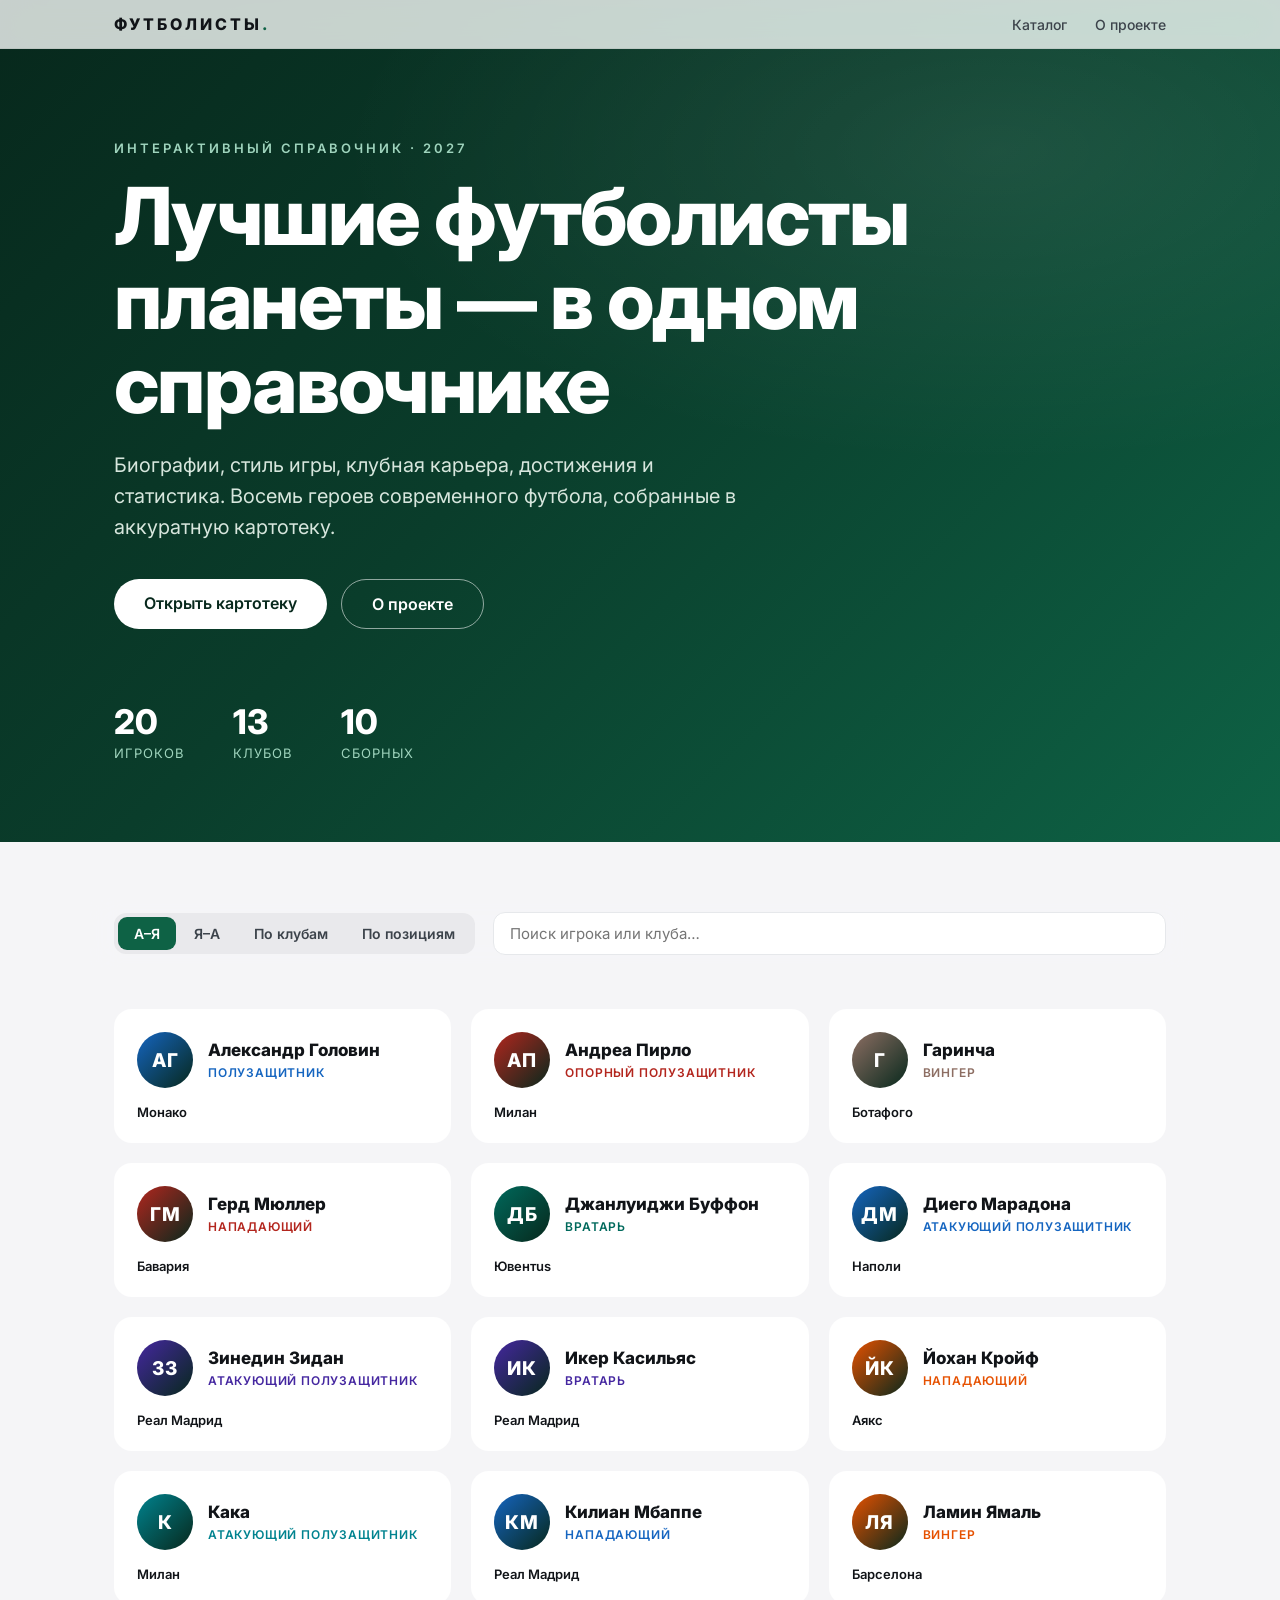
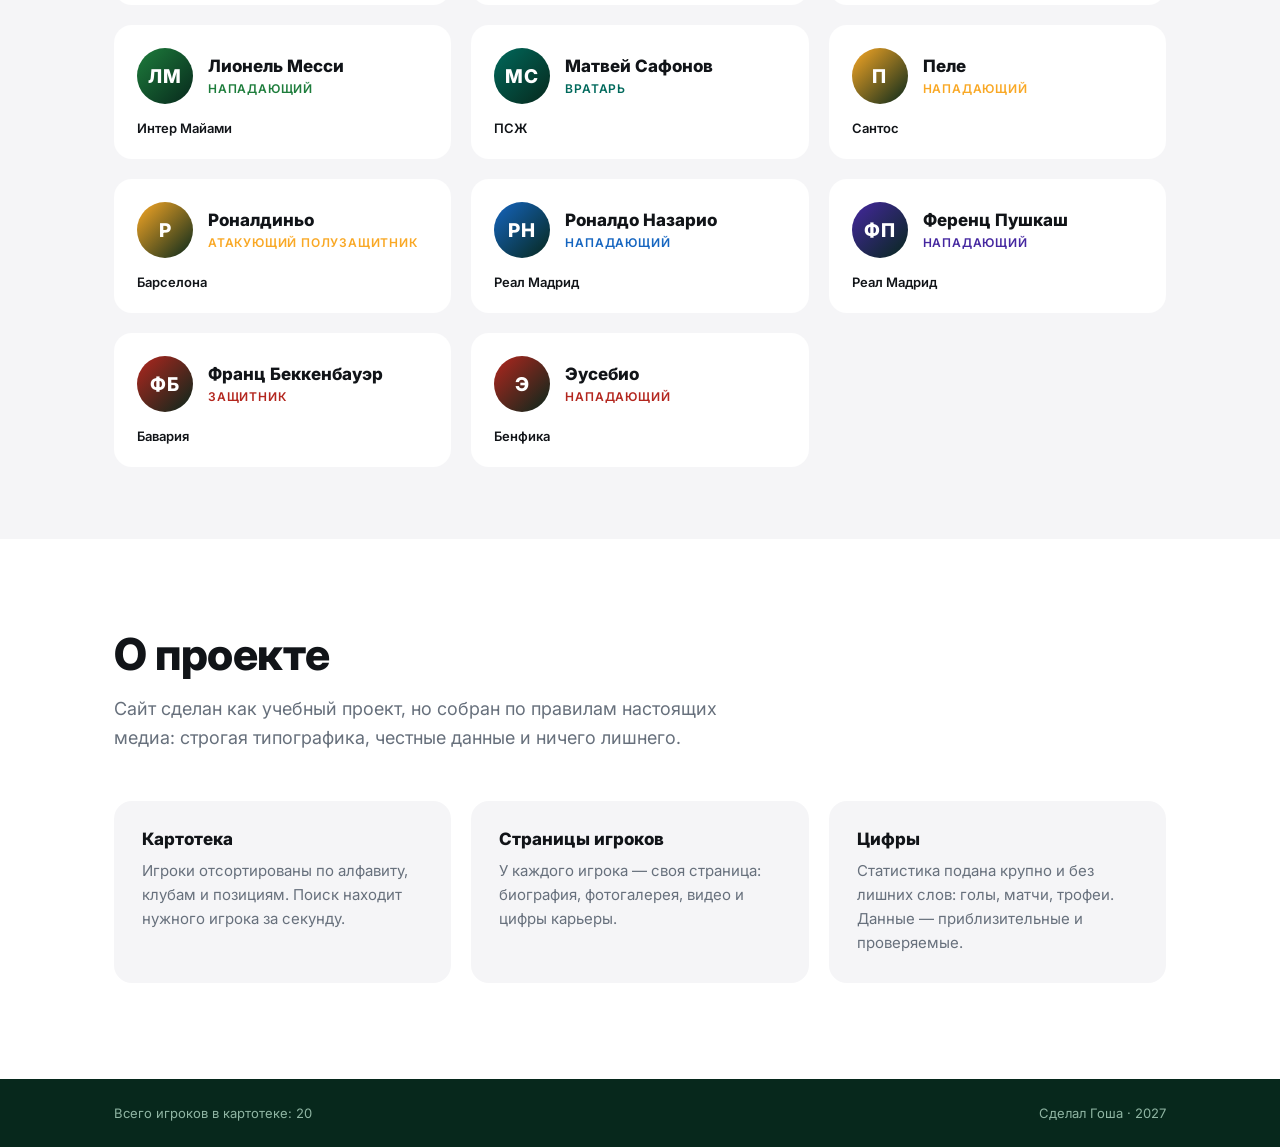
==== player.html @ 7e7c67f8 "Футболистые: картотека великих футболистов (предзащитная версия)" ====
<!DOCTYPE html>
<html lang="ru">
<head>
  <meta charset="UTF-8">
  <meta name="viewport" content="width=device-width, initial-scale=1.0">
  <title>Профиль игрока — Футболистые</title>
  <link href="https://fonts.googleapis.com/css2?family=Inter:wght@400;500;600;800&display=swap" rel="stylesheet">
  <link rel="stylesheet" href="style.css">
</head>
<body>

  <!-- Меню -->
  <nav class="nav">
    <div class="nav-inner">
      <a class="brand" href="index.html#top">ФУТБОЛИСТЫ<span class="brand-dot">.</span></a>
      <div class="nav-links">
        <a href="index.html#catalog">Каталог</a>
        <a href="index.html#about">О проекте</a>
      </div>
    </div>
  </nav>

  <!-- Шапка страницы игрока (заполняет player.js) -->
  <header class="player-hero" id="player-hero">
    <div class="container player-hero-inner">
      <a class="back-link" href="index.html#catalog">← К картотеке</a>
      <div class="player-id">
        <div class="player-avatar" id="p-avatar"></div>
        <div>
          <h1 id="p-name"></h1>
          <p id="p-sub"></p>
        </div>
      </div>
      <div class="player-stats" id="p-stats"></div>
    </div>
  </header>

  <main class="player-main">

    <!-- История -->
    <section class="player-section">
      <div class="container">
        <h2>История</h2>
        <section class="bio-block">
          <h3>Ранние годы</h3>
          <p id="p-early"></p>
        </section>
        <section class="bio-block">
          <h3>Стиль игры</h3>
          <p id="p-style"></p>
        </section>
        <section class="bio-block">
          <h3>Клубная карьера</h3>
          <p id="p-career"></p>
        </section>
        <section class="bio-block">
          <h3>Достижения</h3>
          <ul id="p-achievements"></ul>
        </section>
        <section class="fact-box">
          <h3>Интересный факт</h3>
          <p id="p-fact"></p>
        </section>
      </div>
    </section>

    <!-- Фотогалерея -->
    <section class="player-section alt" id="photos">
      <div class="container">
        <h2>Фотогалерея</h2>
        <div id="p-gallery" class="gallery"></div>
        <p class="source-note">Фото: Wikimedia Commons, свободные лицензии.</p>
      </div>
    </section>

    <!-- Видео -->
    <section class="player-section" id="videos">
      <div class="container">
        <h2>Видео</h2>
        <div id="p-videos" class="videos"></div>
        <p class="source-note">Видео открываются на YouTube в новой вкладке.</p>
      </div>
    </section>

    <!-- Предыдущий / следующий игрок -->
    <nav class="pager container">
      <a id="p-prev" class="pager-link"></a>
      <a id="p-next" class="pager-link"></a>
    </nav>

  </main>

  <footer>
    <div class="container footer-inner">
      <p>Футболистые — учебный проект Гоши</p>
      <p>Сделал Гоша · 2027</p>
    </div>
  </footer>

  <script src="data.js"></script>
  <script src="player.js"></script>
</body>
</html>
---- style.css ----
/* ФУТБОЛИСТЫ — стиль в духе Apple / Tesla.
   Акцент — глубокий изумрудный. Много воздуха, крупная типографика. */

:root {
  --emerald: #0e6245;
  --emerald-dark: #0a3d2b;
  --emerald-deep: #07281c;
  --emerald-tint: #e7f3ee;
  --ink: #111418;
  --gray: #67707c;
  --line: #e6e8eb;
  --bg: #f5f5f7;
  --radius: 18px;
}

* {
  box-sizing: border-box;
}

html {
  scroll-behavior: smooth;
}

body {
  margin: 0;
  background: #fff;
  font-family: 'Inter', 'Segoe UI', Arial, sans-serif;
  font-size: 16px;
  color: var(--ink);
  -webkit-font-smoothing: antialiased;
}

.container {
  max-width: 1100px;
  margin: 0 auto;
  padding: 0 24px;
}

/* ── Меню ──────────────────────────────────────────────── */

.nav {
  position: fixed;
  top: 0;
  left: 0;
  right: 0;
  z-index: 30;
  background: rgba(255, 255, 255, 0.78);
  backdrop-filter: saturate(180%) blur(18px);
  -webkit-backdrop-filter: saturate(180%) blur(18px);
  border-bottom: 1px solid rgba(0, 0, 0, 0.06);
}

.nav-inner {
  max-width: 1100px;
  margin: 0 auto;
  padding: 14px 24px;
  display: flex;
  align-items: center;
  justify-content: space-between;
}

.brand {
  font-size: 16px;
  font-weight: 800;
  letter-spacing: 3px;
  color: var(--ink);
  text-decoration: none;
}

.brand-dot {
  color: var(--emerald);
}

.nav-links {
  display: flex;
  gap: 28px;
}

.nav-links a {
  font-size: 14px;
  font-weight: 500;
  color: #3c434b;
  text-decoration: none;
  transition: color 0.15s;
}

.nav-links a:hover {
  color: var(--emerald);
}

/* ── Hero-экран ────────────────────────────────────────── */

.hero {
  min-height: 92vh;
  display: flex;
  align-items: center;
  background:
    radial-gradient(1100px 520px at 78% 18%, rgba(255, 255, 255, 0.08), transparent 60%),
    linear-gradient(135deg, var(--emerald-deep) 0%, var(--emerald-dark) 45%, var(--emerald) 100%);
  color: #fff;
}

.hero-inner {
  max-width: 1100px;
  margin: 0 auto;
  padding: 140px 24px 80px;
  width: 100%;
}

.hero-kicker {
  font-size: 13px;
  font-weight: 600;
  letter-spacing: 3px;
  text-transform: uppercase;
  color: #9fd4bd;
  margin: 0 0 18px;
}

.hero h1 {
  font-size: clamp(42px, 6.5vw, 80px);
  font-weight: 800;
  line-height: 1.05;
  letter-spacing: -0.02em;
  margin: 0 0 24px;
  max-width: 850px;
}

.hero-sub {
  font-size: clamp(16px, 2vw, 20px);
  line-height: 1.55;
  color: #d7e6dd;
  max-width: 640px;
  margin: 0 0 36px;
}

.hero-actions {
  display: flex;
  gap: 14px;
  flex-wrap: wrap;
}

.btn {
  display: inline-block;
  font-family: inherit;
  font-size: 16px;
  font-weight: 600;
  text-decoration: none;
  border-radius: 999px;
  padding: 14px 30px;
  transition: transform 0.15s, background 0.15s, border-color 0.15s;
}

.btn:active {
  transform: scale(0.98);
}

.btn-primary {
  background: #fff;
  color: var(--emerald-deep);
}

.btn-primary:hover {
  background: var(--emerald-tint);
}

.btn-ghost {
  color: #fff;
  border: 1.5px solid rgba(255, 255, 255, 0.55);
}

.btn-ghost:hover {
  border-color: #fff;
}

.hero-stats {
  display: flex;
  gap: 48px;
  margin-top: 72px;
  flex-wrap: wrap;
}

.hero-stats div b {
  display: block;
  font-size: 34px;
  font-weight: 800;
}

.hero-stats div span {
  font-size: 13px;
  letter-spacing: 1px;
  text-transform: uppercase;
  color: #9fd4bd;
}

/* ── Каталог: вкладки и поиск ──────────────────────────── */

.catalog {
  background: var(--bg);
  padding: 56px 0 72px;
}

.toolbar {
  position: sticky;
  top: 52px;
  z-index: 10;
  max-width: 1100px;
  margin: 0 auto 40px;
  padding: 14px 24px;
  display: flex;
  align-items: center;
  gap: 18px;
  flex-wrap: wrap;
  background: rgba(245, 245, 247, 0.88);
  backdrop-filter: blur(14px);
  -webkit-backdrop-filter: blur(14px);
}

.tabs {
  display: inline-flex;
  background: #e9e9ec;
  border-radius: 12px;
  padding: 4px;
  gap: 2px;
}

.tab {
  font-family: inherit;
  font-size: 14px;
  font-weight: 600;
  color: #3c434b;
  background: transparent;
  border: none;
  border-radius: 9px;
  padding: 8px 16px;
  cursor: pointer;
  transition: background 0.15s, color 0.15s;
}

.tab:hover {
  color: var(--emerald);
}

.tab.active {
  background: var(--emerald);
  color: #fff;
}

#search {
  flex: 1;
  min-width: 200px;
  font-family: inherit;
  font-size: 15px;
  color: var(--ink);
  background: #fff;
  border: 1px solid var(--line);
  border-radius: 12px;
  padding: 11px 16px;
  outline: none;
  transition: border 0.15s, box-shadow 0.15s;
}

#search:focus {
  border-color: var(--emerald);
  box-shadow: 0 0 0 3px rgba(14, 98, 69, 0.12);
}

/* ── Карточки ──────────────────────────────────────────── */

.cards {
  display: grid;
  grid-template-columns: repeat(auto-fill, minmax(250px, 1fr));
  gap: 20px;
}

.group-title {
  grid-column: 1 / -1;
  margin: 18px 0 0;
  font-size: 13px;
  font-weight: 800;
  letter-spacing: 2px;
  text-transform: uppercase;
  color: var(--gray);
}

.card {
  display: block;
  background: #fff;
  border: 1px solid transparent;
  border-radius: var(--radius);
  padding: 22px;
  cursor: pointer;
  text-decoration: none;
  color: inherit;
  transition: transform 0.2s, box-shadow 0.2s;
}

.card h3 {
  color: var(--ink);
  text-decoration: none;
}

.card:hover {
  transform: translateY(-4px);
  box-shadow: 0 22px 44px rgba(7, 40, 28, 0.14);
}

.card-top {
  display: flex;
  align-items: center;
  gap: 15px;
}

.avatar {
  width: 56px;
  height: 56px;
  border-radius: 50%;
  display: flex;
  align-items: center;
  justify-content: center;
  color: #fff;
  font-weight: 800;
  font-size: 19px;
  letter-spacing: 1px;
  background: linear-gradient(135deg, var(--theme, var(--emerald)), #07281c);
  flex-shrink: 0;
}

.card h3 {
  margin: 0;
  font-size: 17px;
  font-weight: 800;
  line-height: 1.25;
}

.card-position {
  margin: 3px 0 0;
  font-size: 12px;
  font-weight: 600;
  letter-spacing: 0.8px;
  text-transform: uppercase;
  color: var(--theme, var(--emerald));
}

.card-meta {
  margin: 16px 0 0;
  display: flex;
  justify-content: space-between;
  align-items: center;
  font-size: 13px;
  color: var(--gray);
}

.card-club {
  font-weight: 600;
  color: var(--ink);
}

.card-more {
  font-size: 12px;
  font-weight: 600;
  color: var(--emerald);
  opacity: 0;
  transition: opacity 0.2s;
}

.card:hover .card-more {
  opacity: 1;
}

.empty {
  grid-column: 1 / -1;
  text-align: center;
  color: var(--gray);
  padding: 48px 0;
}

/* ── О проекте ─────────────────────────────────────────── */

.about {
  padding: 88px 0 96px;
  scroll-margin-top: 52px;
}

.about h2 {
  font-size: clamp(30px, 4vw, 44px);
  font-weight: 800;
  letter-spacing: -0.01em;
  margin: 0 0 14px;
}

.about-lead {
  font-size: 18px;
  line-height: 1.6;
  color: var(--gray);
  max-width: 620px;
  margin: 0 0 48px;
}

.features {
  display: grid;
  grid-template-columns: repeat(auto-fit, minmax(260px, 1fr));
  gap: 20px;
}

.feature {
  background: var(--bg);
  border-radius: var(--radius);
  padding: 28px;
}

.feature h3 {
  margin: 0 0 10px;
  font-size: 17px;
  font-weight: 800;
}

.feature p {
  margin: 0;
  font-size: 15px;
  line-height: 1.6;
  color: var(--gray);
}

/* ── Страница игрока ───────────────────────────────────── */

.player-hero {
  --theme: var(--emerald);
  background:
    radial-gradient(900px 420px at 80% 12%, rgba(255, 255, 255, 0.08), transparent 60%),
    linear-gradient(135deg, var(--emerald-deep) 0%, var(--theme) 120%);
  color: #fff;
  padding: 120px 0 56px;
}

.back-link {
  display: inline-block;
  font-size: 14px;
  font-weight: 600;
  color: rgba(255, 255, 255, 0.8);
  text-decoration: none;
  transition: color 0.15s;
}

.back-link:hover {
  color: #fff;
}

.player-id {
  display: flex;
  align-items: center;
  gap: 20px;
  margin-top: 28px;
}

.player-avatar {
  width: 76px;
  height: 76px;
  border-radius: 50%;
  display: flex;
  align-items: center;
  justify-content: center;
  font-weight: 800;
  font-size: 26px;
  letter-spacing: 1px;
  background: rgba(255, 255, 255, 0.16);
  border: 2px solid rgba(255, 255, 255, 0.4);
  flex-shrink: 0;
}

.player-id h1 {
  margin: 0;
  font-size: clamp(32px, 5vw, 54px);
  font-weight: 800;
  line-height: 1.08;
  letter-spacing: -0.02em;
}

#p-sub {
  margin: 8px 0 0;
  font-size: 15px;
  color: rgba(255, 255, 255, 0.85);
}

.player-stats {
  display: flex;
  gap: 44px;
  margin-top: 42px;
  flex-wrap: wrap;
}

.player-stats div b {
  display: block;
  font-size: 30px;
  font-weight: 800;
}

.player-stats div span {
  font-size: 12px;
  letter-spacing: 1px;
  text-transform: uppercase;
  color: rgba(255, 255, 255, 0.65);
}

.player-section {
  padding: 72px 0;
}

.player-section.alt {
  background: var(--bg);
}

.player-section h2 {
  font-size: clamp(26px, 3.5vw, 38px);
  font-weight: 800;
  letter-spacing: -0.01em;
  margin: 0 0 28px;
}

.bio-block {
  max-width: 760px;
  padding: 18px 0;
  border-bottom: 1px solid var(--line);
}

.bio-block h3 {
  margin: 0 0 8px;
  font-size: 12px;
  font-weight: 800;
  letter-spacing: 1.8px;
  text-transform: uppercase;
  color: var(--emerald);
}

.bio-block p {
  margin: 0;
  font-size: 16px;
  line-height: 1.7;
  color: #2c3540;
}

.bio-block ul {
  margin: 0;
  padding: 0;
  list-style: none;
}

.bio-block li {
  margin: 8px 0;
  padding-left: 22px;
  position: relative;
  font-size: 16px;
  line-height: 1.55;
}

.bio-block li::before {
  content: "";
  position: absolute;
  left: 4px;
  top: 9px;
  width: 7px;
  height: 7px;
  border-radius: 50%;
  background: var(--emerald);
}

.fact-box {
  max-width: 760px;
  background: var(--emerald-tint);
  border-radius: 12px;
  padding: 16px 18px;
  margin-top: 26px;
}

.fact-box h3 {
  margin: 0 0 8px;
  font-size: 12px;
  font-weight: 800;
  letter-spacing: 1.8px;
  text-transform: uppercase;
  color: var(--emerald);
}

.fact-box p {
  margin: 0;
  font-size: 16px;
  line-height: 1.65;
  color: #2c3540;
}

/* Фотогалерея */
.gallery {
  display: grid;
  grid-template-columns: repeat(auto-fill, minmax(300px, 1fr));
  gap: 18px;
}

.photo {
  margin: 0;
  background: #fff;
  border-radius: 14px;
  overflow: hidden;
  box-shadow: 0 10px 26px rgba(7, 40, 28, 0.1);
}

.photo a {
  display: block;
  overflow: hidden;
}

.photo img {
  display: block;
  width: 100%;
  aspect-ratio: 4 / 3;
  object-fit: cover;
  transition: transform 0.25s;
}

.photo a:hover img {
  transform: scale(1.04);
}

.photo figcaption {
  padding: 11px 14px;
  font-size: 13px;
  color: var(--gray);
}

.source-note {
  margin-top: 16px;
  font-size: 13px;
  color: var(--gray);
}

/* Видео */
.videos {
  display: grid;
  grid-template-columns: repeat(auto-fill, minmax(280px, 1fr));
  gap: 18px;
}

.video-card {
  background: linear-gradient(135deg, var(--emerald-dark), var(--emerald));
  border-radius: 14px;
  padding: 30px 26px;
  color: #fff;
  text-decoration: none;
  display: flex;
  flex-direction: column;
  gap: 8px;
  transition: transform 0.2s, box-shadow 0.2s;
}

.video-card:hover {
  transform: translateY(-3px);
  box-shadow: 0 18px 36px rgba(7, 40, 28, 0.25);
}

.video-play {
  font-size: 26px;
  line-height: 1;
}

.video-title {
  font-weight: 800;
  font-size: 17px;
}

.video-note {
  font-size: 13px;
  color: #9fd4bd;
}

.video-embed {
  aspect-ratio: 16 / 9;
}

.video-embed iframe {
  width: 100%;
  height: 100%;
  border: 0;
  border-radius: 14px;
}

.video-embed p {
  margin: 8px 0 0;
  font-size: 13px;
  color: var(--gray);
}

/* Предыдущий / следующий игрок */
.pager {
  display: flex;
  justify-content: space-between;
  gap: 12px;
  padding-bottom: 64px;
}

.pager-link {
  font-size: 15px;
  font-weight: 600;
  color: var(--emerald);
  text-decoration: none;
}

.pager-link:hover {
  text-decoration: underline;
}

/* ── Подвал ────────────────────────────────────────────── */

footer {
  background: var(--emerald-deep);
  color: #8fb5a3;
  padding: 26px 0;
  font-size: 13px;
}

.footer-inner {
  display: flex;
  justify-content: space-between;
  flex-wrap: wrap;
  gap: 6px;
}

footer p {
  margin: 0;
}

/* ── Телефон ───────────────────────────────────────────── */

@media (max-width: 640px) {
  .nav-links {
    gap: 18px;
  }
  .hero-inner {
    padding: 120px 20px 64px;
  }
  .hero-stats {
    gap: 28px;
    margin-top: 48px;
  }
  .toolbar {
    top: 48px;
    padding: 12px 16px;
  }
  .cards {
    grid-template-columns: 1fr;
  }
  .container {
    padding: 0 16px;
  }
  .player-hero {
    padding: 100px 0 44px;
  }
  .player-stats {
    gap: 26px;
    margin-top: 32px;
  }
  .gallery {
    grid-template-columns: 1fr;
  }
}
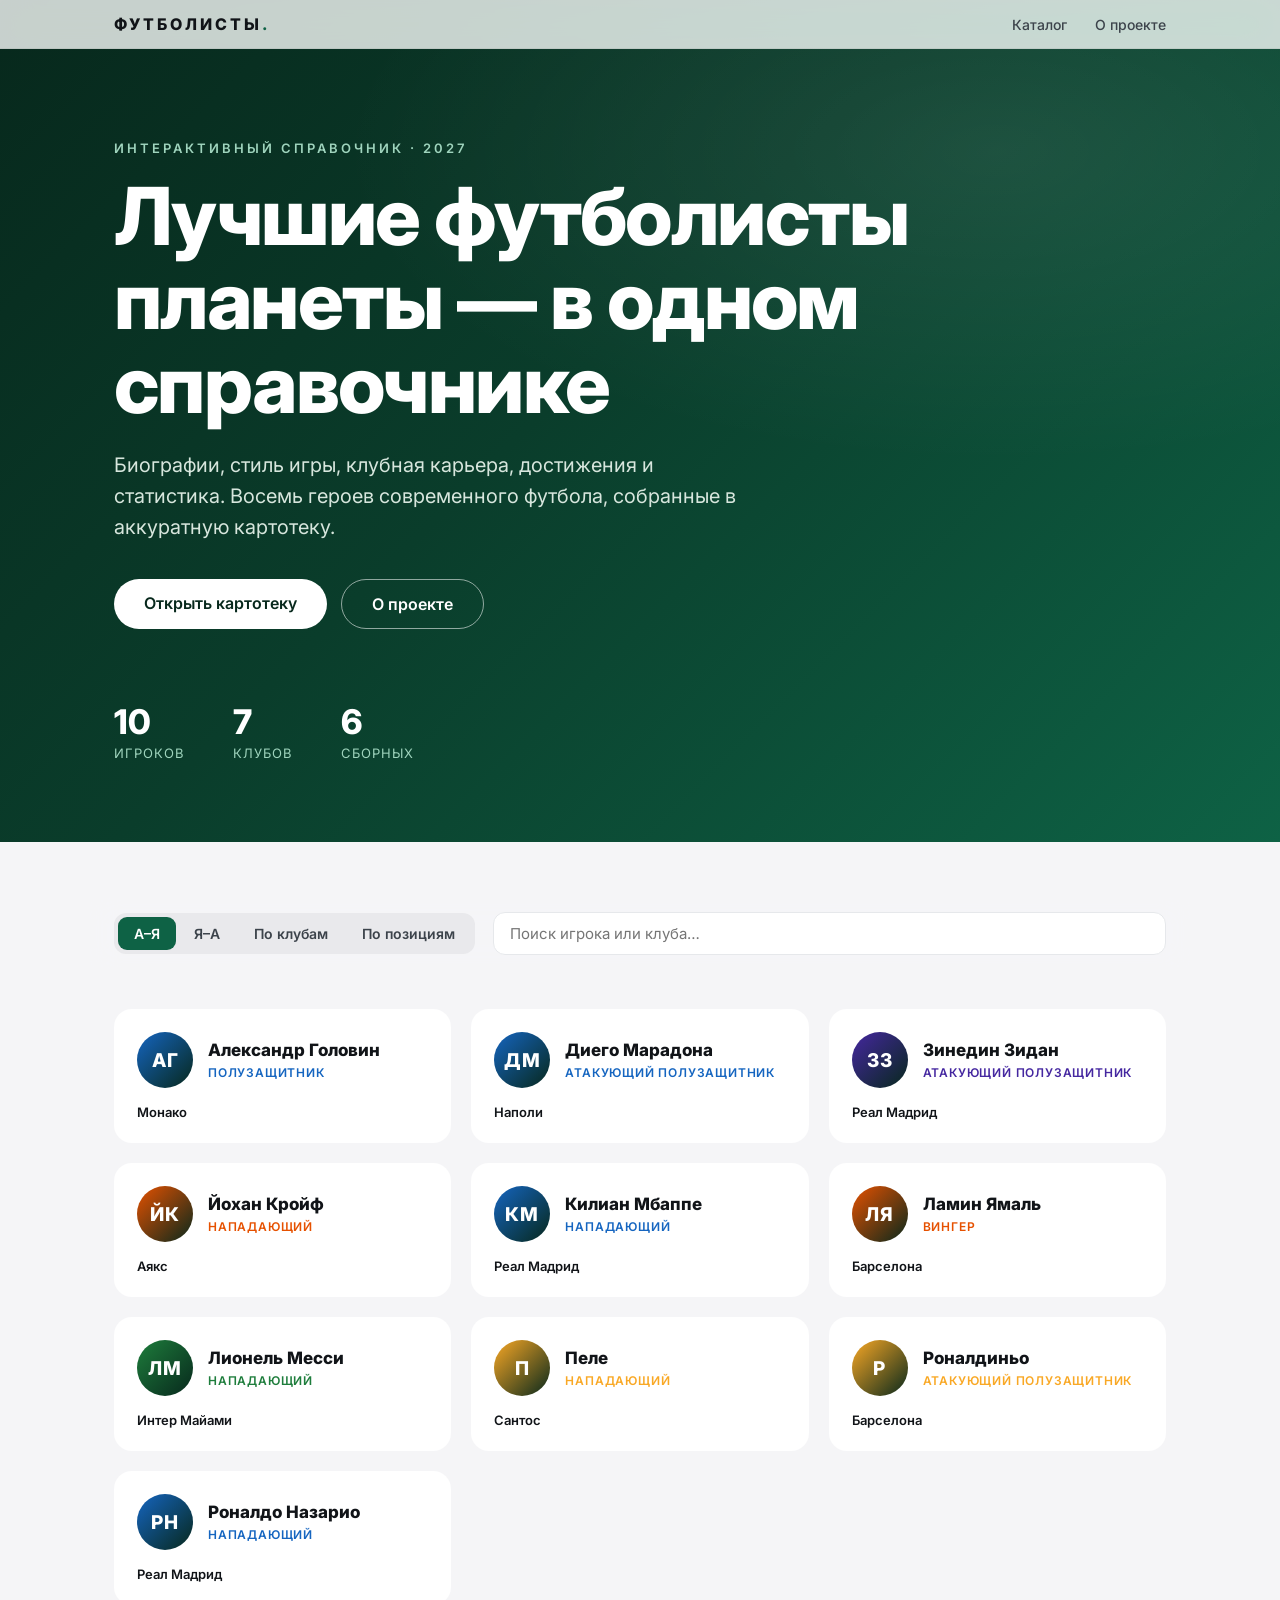
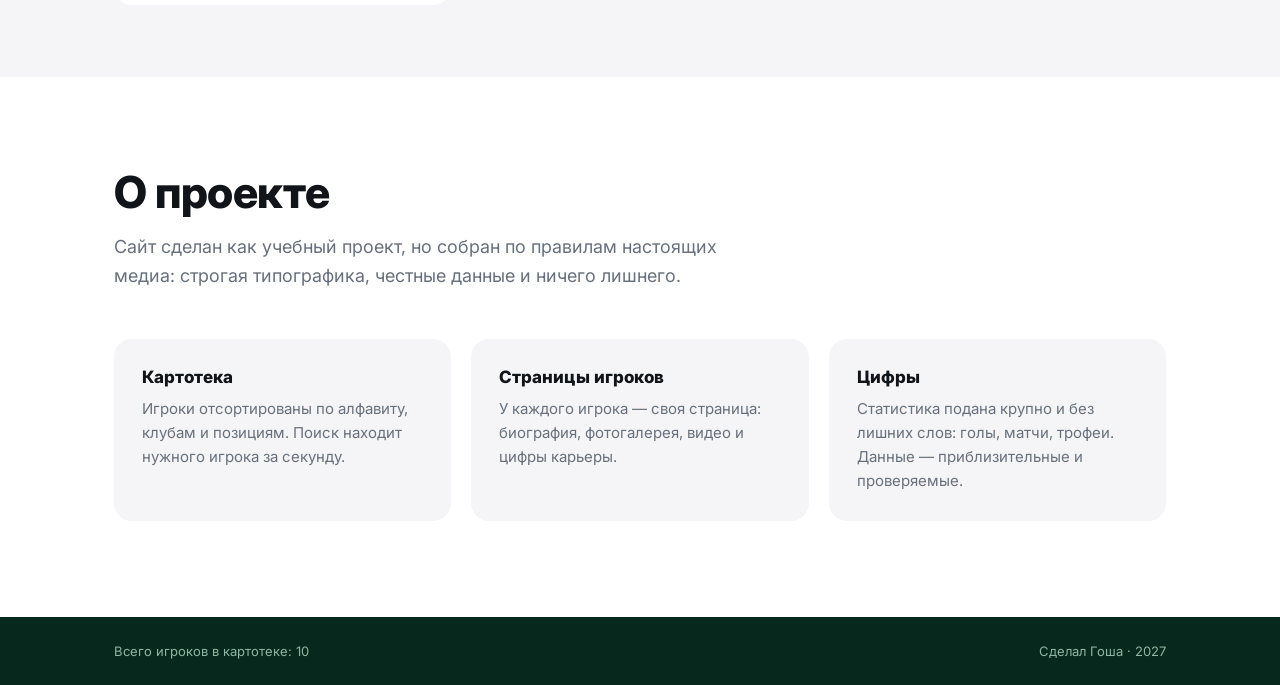
==== commit c116d802: "Русские подписи фото, видео встроены в страницы, чистые галереи" ====
--- a/player.html
+++ b/player.html
@@ -78,7 +78,7 @@
       <div class="container">
         <h2>Видео</h2>
         <div id="p-videos" class="videos"></div>
-        <p class="source-note">Видео открываются на YouTube в новой вкладке.</p>
+        <p class="source-note" id="videos-note"></p>
       </div>
     </section>
 
--- a/style.css
+++ b/style.css
@@ -590,7 +590,7 @@
 /* Фотогалерея */
 .gallery {
   display: grid;
-  grid-template-columns: repeat(auto-fill, minmax(300px, 1fr));
+  grid-template-columns: repeat(2, 1fr);
   gap: 18px;
 }
 
@@ -670,6 +670,11 @@
   color: #9fd4bd;
 }
 
+.videos.single {
+  grid-template-columns: 1fr;
+  max-width: 680px;
+}
+
 .video-embed {
   aspect-ratio: 16 / 9;
 }
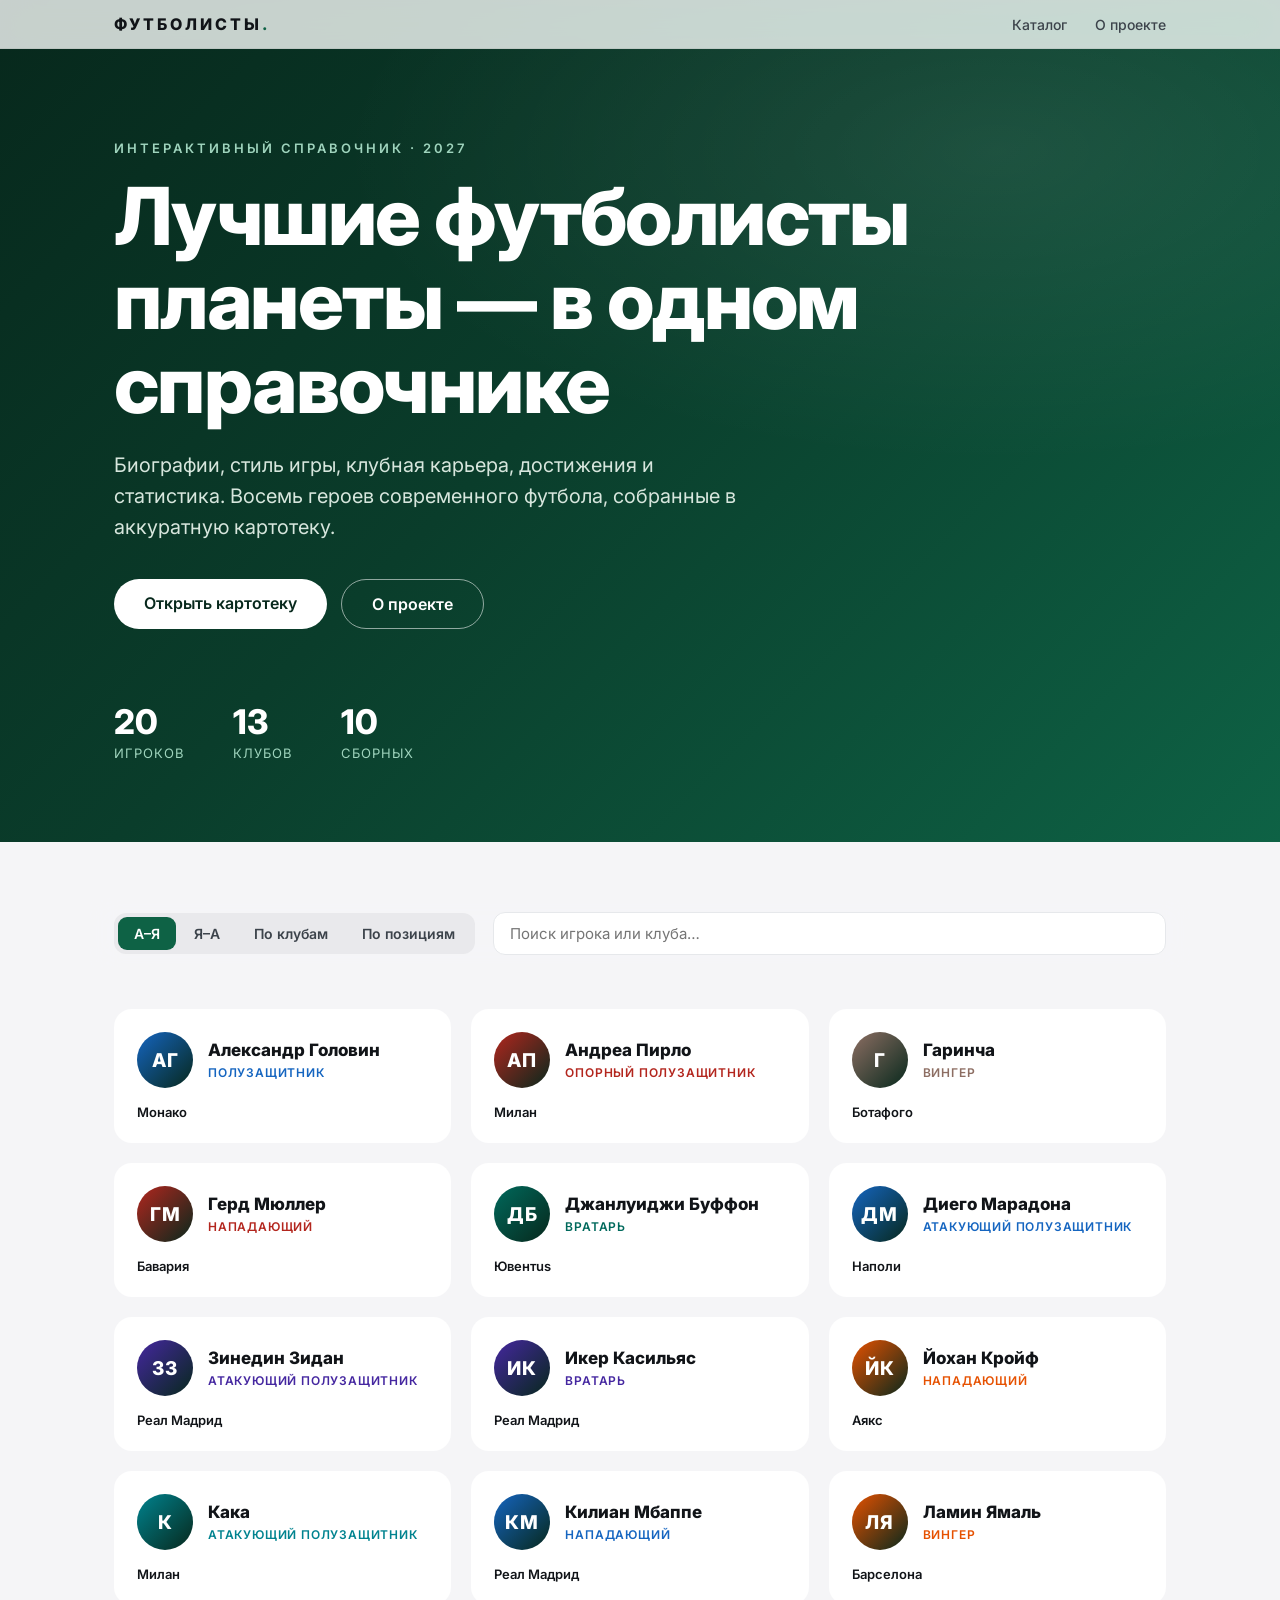
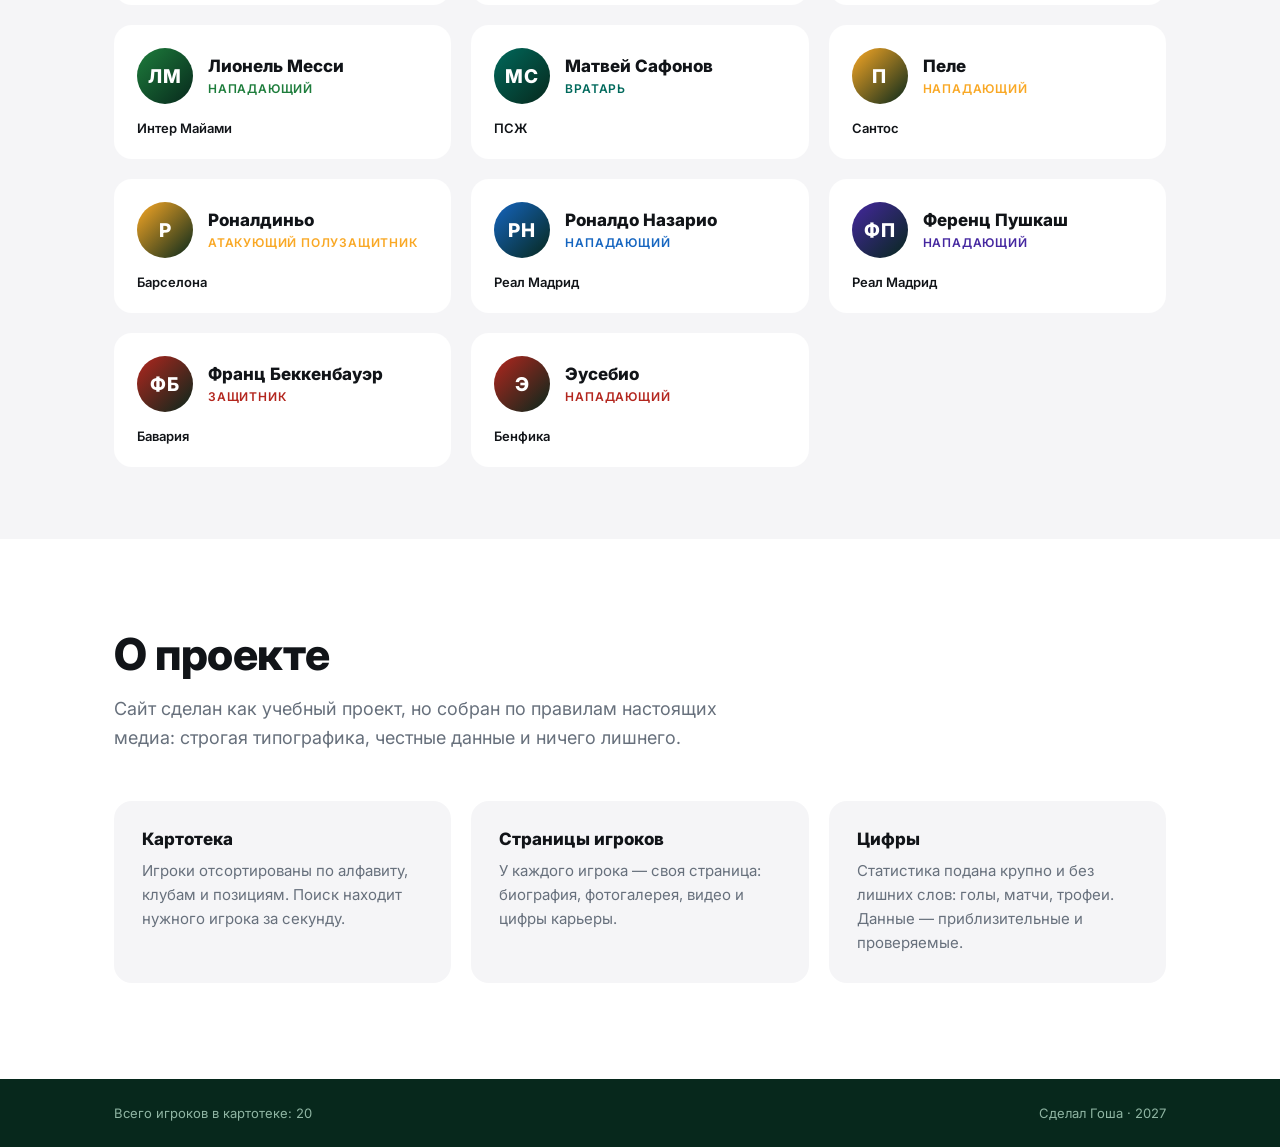
==== commit 0dab2ae4: "Одобренные фото: Марадона, Месси, Кройф, Головин, Ямаль + багфиксы видео" ====
--- a/player.html
+++ b/player.html
@@ -92,7 +92,7 @@
 
   <footer>
     <div class="container footer-inner">
-      <p>Футболистые — учебный проект Гоши</p>
+      <p>Короли футбола — учебный проект Гоши</p>
       <p>Сделал Гоша · 2027</p>
     </div>
   </footer>
